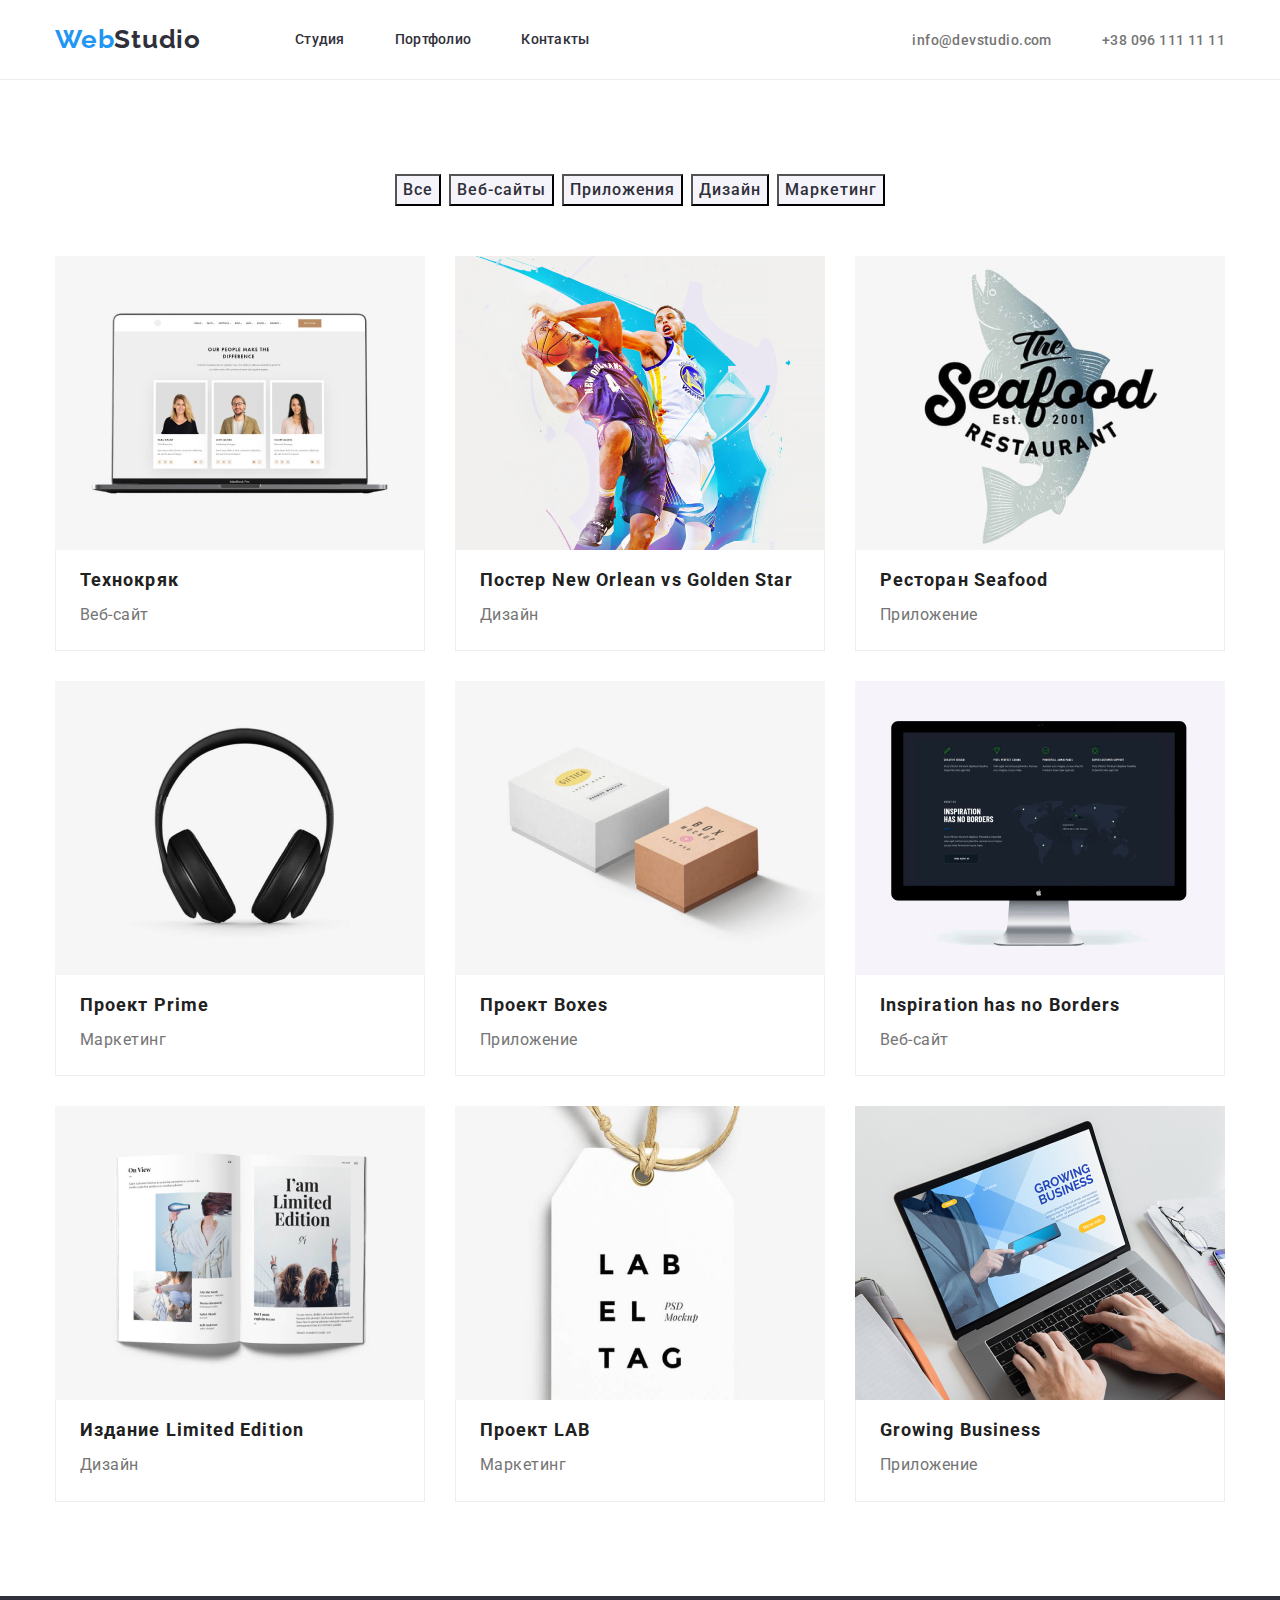
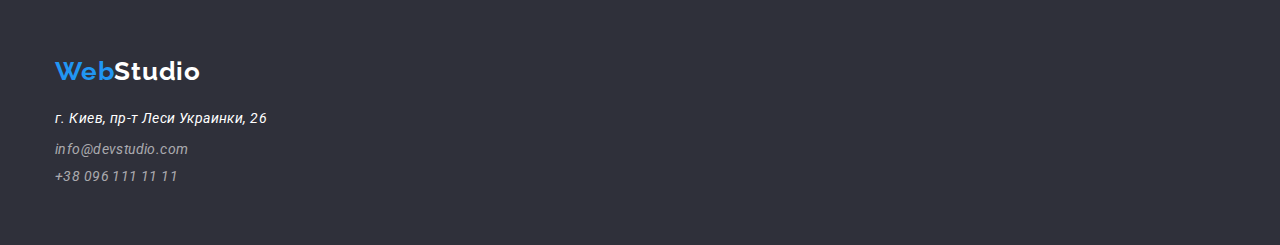
==== portfolio.html @ 36cb1fa7 "1st" ====
<!DOCTYPE html>
<html lang="en">

<head>
    <meta charset="UTF-8" />
    <meta http-equiv="X-UA-Compatible" content="IE=edge" />
    <meta name="viewport" content="width=device-width, initial-scale=1.0" />
    <link rel="preconnect" href="https://fonts.gstatic.com" crossorigin />
    <link href="https://fonts.googleapis.com/css2?family=Raleway:wght@700&family=Roboto:wght@400;500;700;900&display=swap" rel="stylesheet" />
    <link rel="stylesheet" type="text/css" href="./modern-normalize.css" />
    <link rel="stylesheet" type="text/css" href="./styles/style.css" />
    <title>Document</title>
</head>

<body>
    <!--HEADER-->
    <header>
        <div class="container container-nav">
            <nav class="nav">
                <a href="" class="nav_logo">Web<span>Studio</span></a>

                <ul class="menu">
                    <li><a href="./index.html" class="items">Студия</a></li>
                    <li><a href="" class="items">Портфолио</a></li>
                    <li><a href="" class="items">Контакты</a></li>
                </ul>
            </nav>

            <ul class="contacts">
                <li>
                    <a href="mailto:info@devstudio.com" class="mail">info@devstudio.com</a
            >
          </li>
          <li>
            <a href="tel:+380961111111" class="tel">+38 096 111 11 11</a>
                </li>
            </ul>
        </div>
    </header>

    <main>
        <section class="section">
            <div class="container">
                <!--скрыть-->
                <h1 class="our-works">Наши Работы</h1>
                <!--скрыть-->

                <ul class="button-list">
                    <li><button type="button" class="buttons">Все</button></li>
                    <li><button type="button" class="buttons">Веб-сайты</button></li>
                    <li><button type="button" class="buttons">Приложения</button></li>
                    <li><button type="button" class="buttons">Дизайн</button></li>
                    <li><button type="button" class="buttons">Маркетинг</button></li>
                </ul>

                <ul class="portfolio-list">
                    <li class="cards">
                        <img src="./images/portfolio/img.jpg" alt="Технокряк" width="370" />
                        <div class="cards-info">
                            <h2 class="cards-h2">Технокряк</h2>
                            <p class="cards-p">Веб-сайт</p>
                        </div>
                    </li>
                    <li class="cards">
                        <img src="./images/portfolio/img-1.jpg" alt=" Постер New Orlean vs Golden Star
                    " width="370" />
                        <div class="cards-info">
                            <h2 class="cards-h2">Постер New Orlean vs Golden Star</h2>
                            <p class="cards-p">Дизайн</p>
                        </div>
                    </li>
                    <li class="cards">
                        <img src="./images/portfolio/img-2.jpg" alt="Ресторан Seafood " width="370" />
                        <div class="cards-info">
                            <h2 class="cards-h2">Ресторан Seafood</h2>
                            <p class="cards-p">Приложение</p>
                        </div>
                    </li>
                    <li class="cards">
                        <img src="./images/portfolio/img-3.jpg" alt="Проект Prime " width="370" />
                        <div class="cards-info">
                            <h2 class="cards-h2">Проект Prime</h2>
                            <p class="cards-p">Маркетинг</p>
                        </div>
                    </li>
                    <li class="cards">
                        <img src="./images/portfolio/img-4.jpg" alt=" Проект Boxes" width="370" />
                        <div class="cards-info">
                            <h2 class="cards-h2">Проект Boxes</h2>
                            <p class="cards-p">Приложение</p>
                        </div>
                    </li>
                    <li class="cards">
                        <img src="./images/portfolio/img-5.jpg" alt="Inspiration has no Borders " width="370" />
                        <div class="cards-info">
                            <h2 class="cards-h2">Inspiration has no Borders</h2>
                            <p class="cards-p">Веб-сайт</p>
                        </div>
                    </li>
                    <li class="cards">
                        <img src="./images/portfolio/img-6.jpg" alt="Издание Limited Edition" width="370" />
                        <div class="cards-info">
                            <h2 class="cards-h2">Издание Limited Edition</h2>
                            <p class="cards-p">Дизайн</p>
                        </div>
                    </li>
                    <li class="cards">
                        <img src="./images/portfolio/img-7.jpg" alt="Проект LAB" width="370" />
                        <div class="cards-info">
                            <h2 class="cards-h2">Проект LAB</h2>
                            <p class="cards-p">Маркетинг</p>
                        </div>
                    </li>
                    <li class="cards">
                        <img src="./images/portfolio/img-8.jpg " alt="Growing Business " width="370" />
                        <div class="cards-info">
                            <h2 class="cards-h2">Growing Business</h2>
                            <p class="cards-p">Приложение</p>
                        </div>
                    </li>
                </ul>
            </div>
        </section>
    </main>

    <!--FOOTER-->

    <footer>
        <div class="container">
            <a href="" class="footer-logo"><span>Web</span>Studio</a>
            <address>
          <ul class="address">
            <li class="address-list">
              <a
                href="https://goo.gl/maps/dbALaQ9YhSVhBDLY6"
                class="footer-address"
                >г. Киев, пр-т Леси Украинки, 26</a
              >
            </li>
            <li class="address-list">
              <a href="mailto:info@devstudio.com" class="footer-mail"
                >info@devstudio.com</a
              >
            </li>
            <li class="address-list">
              <a href="tel:+380961111111" class="footer-tel"
                >+38 096 111 11 11</a
              >
            </li>
          </ul>
        </address>
        </div>
    </footer>
</body>

</html>
---- styles/style.css ----
:root {
    --brand-grey: #f5f4fa;
    --blue-color: #2196f3;
    --h-color: #212121;
    --brand-dark: #2f303a;
    --p-color: #757575;
}

body {
    font-family: Roboto, sans-serif;
    color: var(--h-color);
}

ul {
    padding: 0;
    margin: 0;
}

h1,
h2,
h3,
p {
    margin: 0;
    padding: 0;
}

img {
    display: block;
    max-width: 100%;
    height: auto;
}

.container {
    width: 1200px;
    padding-left: 15px;
    padding-right: 15px;
    margin-right: auto;
    margin-left: auto;
}

.section {
    padding-top: 94px;
    padding-bottom: 94px;
}

.container-nav {
    display: flex;
    align-items: center;
}

header {
    border-bottom: 1px solid #ececec;
}

.nav {
    display: flex;
    align-items: center;
}

.nav_logo {
    font-family: Raleway;
    font-size: 26px;
    font-weight: 700;
    line-height: 1.2;
    color: var(--blue-color);
    letter-spacing: 0.03em;
    text-decoration: none;
}

.nav_logo>span {
    color: var(--brand-dark);
}

.menu {
    text-align: center;
    list-style: none;
    display: flex;
    margin-left: 94px;
}

.items {
    font-weight: 500;
    font-size: 14px;
    line-height: 1.1;
    letter-spacing: 0.02em;
    color: var(--brand-dark);
    text-decoration: none;
    padding-top: 32px;
    padding-bottom: 32px;
    display: block;
}

.menu>li {
    margin-left: 50px;
}

.menu>li:first-child {
    margin-left: 0px;
}

.contacts {
    list-style: none;
    display: flex;
    margin-left: auto;
}

.contacts> :first-child {
    margin-right: 50px;
}

.mail,
.tel {
    color: var(--p-color);
    font-size: 14px;
    font-weight: 500;
    line-height: 1.1;
    text-decoration: none;
    letter-spacing: 0.03em;
}

.items:hover {
    color: var(--blue-color);
}

.items:focus {
    color: var(--blue-color);
}

.mail:hover,
.tel:hover {
    color: var(--blue-color);
}

.mail:focus,
.tel:focus {
    color: var(--blue-color);
}


/* MAIN BUUTTOONN */

.main-button {
    background-color: var(--brand-dark);
    text-align: center;
    padding-top: 200px;
    padding-bottom: 200px;
    background-image: url(../images/fon.jpg);
}

.main-slogan {
    font-size: 44px;
    font-weight: 900;
    line-height: 1.3;
    letter-spacing: 0.06em;
    color: #ffffff;
    text-align: center;
    text-transform: uppercase;
    margin: 0;
}

.order-button {
    background-color: var(--blue-color);
    font-size: 16px;
    font-weight: 700;
    line-height: 1.8;
    letter-spacing: 0.06em;
    cursor: pointer;
    color: #ffffff;
    text-align: center;
    font-family: Roboto;
}

.button {
    margin-top: 30px;
}


/* QUALITY */

.quality-title {
    display: none;
}

.container-quality {
    padding-top: 94px;
    padding-bottom: 94px;
}

.grey-square {
    width: 270px;
    height: 120px;
    background-color: var(--brand-grey);
    margin-bottom: 30px;
}

.quality-list {
    list-style: none;
    display: flex;
    gap: 30px;
}

.quality-title {
    font-weight: bold;
    font-size: 36px;
    line-height: 1.1;
    text-align: center;
    letter-spacing: 0.03em;
    color: var(--brand-dark);
    margin: 0;
}

.quality-h3 {
    font-weight: bold;
    font-size: 14px;
    letter-spacing: 0.03em;
    text-transform: uppercase;
    line-height: 1.1;
    color: var(--brand-dark);
    margin-bottom: 10px;
}

.quality-p {
    font-size: 14px;
    letter-spacing: 0.03em;
    line-height: 1.7;
    color: var(--p-color);
    margin-top: 10px;
}


/*  TTASK  */

.task {
    padding-top: 0;
}

.task-list {
    list-style: none;
    display: flex;
    gap: 30px;
    margin-top: 50px;
}

.task-title {
    font-size: 36px;
    line-height: 1.1;
    text-align: center;
    letter-spacing: 0.03em;
    color: var(--brand-dark);
    font-weight: bold;
    margin: 0;
}


/* TEAM */

.team {
    padding-top: 94px;
    padding-bottom: 94px;
    background-color: var(--brand-grey);
}

.team-list {
    list-style: none;
    display: flex;
    gap: 30px;
    margin-top: 50px;
    padding: 0;
    margin-left: auto;
    margin-right: auto;
}

.team-title {
    line-height: 1.1;
    font-weight: bold;
    font-size: 36px;
    letter-spacing: 0.03em;
    text-align: center;
    margin: 0;
}

.teamlist-h3 {
    font-weight: 500;
    font-size: 16px;
    line-height: 1.1;
    text-align: center;
    letter-spacing: 0.03em;
    color: var(--brand-dark);
}

.teamlist-p {
    font-size: 16px;
    line-height: 1.1;
    text-align: center;
    letter-spacing: 0.03em;
    color: var(--p-color);
    margin-top: 10px;
}

.member-info {
    padding-top: 30px;
    padding-bottom: 30px;
}

.clients-list {
    list-style: none;
    display: flex;
    gap: 30px;
    margin-top: 50px;
}

.clients-card {
    width: 170px;
    height: 92px;
    border: 1px solid #AFB1B8;
    border-radius: 4px;
    display: block;
}

.links-list {
    display: flex;
    gap: 10px;
    justify-content: center;
    margin-top: 16px;
    list-style: none;
    cursor: pointer;
}

.links-item {
    height: 44px;
    width: 44px;
    list-style: none;
    border: 1px solid grey;
    display: block;
}


/*  FOOOTER */

footer {
    background-color: var(--brand-dark);
    padding-top: 60px;
    padding-bottom: 60px;
    display: flex;
}

.footer-con {
    display: flex;
}

.address {
    list-style: none;
    margin-top: 20px;
    padding: 0;
}

.address-list {
    margin-top: 9px;
}

.footer-logo {
    font-family: Raleway;
    font-size: 26px;
    font-weight: 700;
    line-height: 1.2;
    color: #ffffff;
    text-decoration: none;
    letter-spacing: 0.03em;
}

.footer-logo>span {
    color: var(--blue-color);
}

.footer-address {
    font-size: 14px;
    line-height: 1.7;
    letter-spacing: 0.03em;
    color: #ffffff;
    text-decoration: none;
}

.footer-mail,
.footer-tel {
    font-size: 14px;
    line-height: 1.7px;
    letter-spacing: 0.03em;
    color: rgba(255, 255, 255, 0.6);
    text-decoration: none;
}

.footer-address:hover {
    color: var(--blue-color);
}

.footer-address:focus {
    color: var(--blue-color);
}

.footer-mail:hover,
.footer-tel:hover {
    color: var(--blue-color);
}

.footer-mail:focus,
.footer-tel:focus {
    color: var(--blue-color);
}

.footer-join {
    margin-left: 70px;
}

.join-slogan {
    font-weight: bold;
    font-size: 14px;
    line-height: 1.1;
    letter-spacing: 0.03em;
    text-transform: uppercase;
    color: #FFFFFF;
    padding-top: 12px;
}

.footer-links {
    display: flex;
    list-style: none;
    gap: 10px;
    margin-top: 20px;
}

.footer-items {
    display: inline-block;
    height: 44px;
    width: 44px;
    border-radius: 50%;
    background-color: rgba(255, 255, 255, 0.1);
    cursor: pointer;
}


/* PORTFOLIO */

.portfolio {
    text-align: center;
    padding-top: 94px;
    padding-bottom: 94px;
}

.our-works {
    font-weight: bold;
    font-size: 36px;
    line-height: 1.1;
    text-align: center;
    letter-spacing: 0.03em;
    margin: 0;
    display: none;
}

.portfolio-list {
    list-style: none;
    display: flex;
    flex-wrap: wrap;
    gap: 30px;
    margin-top: 50px;
}

.cards-title {
    font-weight: bold;
    font-size: 18px;
    line-height: 2;
    color: var(--brand-dark);
    letter-spacing: 0.06em;
}

.cards-info {
    padding-top: 20px;
    padding-bottom: 20px;
    padding-right: 24px;
    padding-left: 24px;
    border-bottom: 1px solid #eeeeee;
    border-right: 1px solid #eeeeee;
    border-left: 1px solid #eeeeee;
}

.cards-p {
    font-size: 16px;
    line-height: 1.9;
    letter-spacing: 0.03em;
    color: var(--p-color);
    margin-top: 10px;
}

.main-buttons {
    display: flex;
    justify-content: center;
}

.cards-h2 {
    font-weight: bold;
    font-size: 18px;
    line-height: 1.1;
    letter-spacing: 0.06em;
}


/* BUUTTOONNS PORTFOLIO*/

.buttons {
    background-color: var(--brand-grey);
    color: var(--brand-dark);
    font-weight: 500;
    font-size: 16px;
    line-height: 1.6;
    letter-spacing: 0.06em;
    font-family: Roboto;
}

.buttons:focus {
    background-color: var(--blue-color);
    color: white;
}

.buttons:hover {
    background-color: var(--blue-color);
    color: white;
    cursor: pointer;
}

.button-list {
    list-style: none;
    display: flex;
    gap: 8px;
    justify-content: center;
}
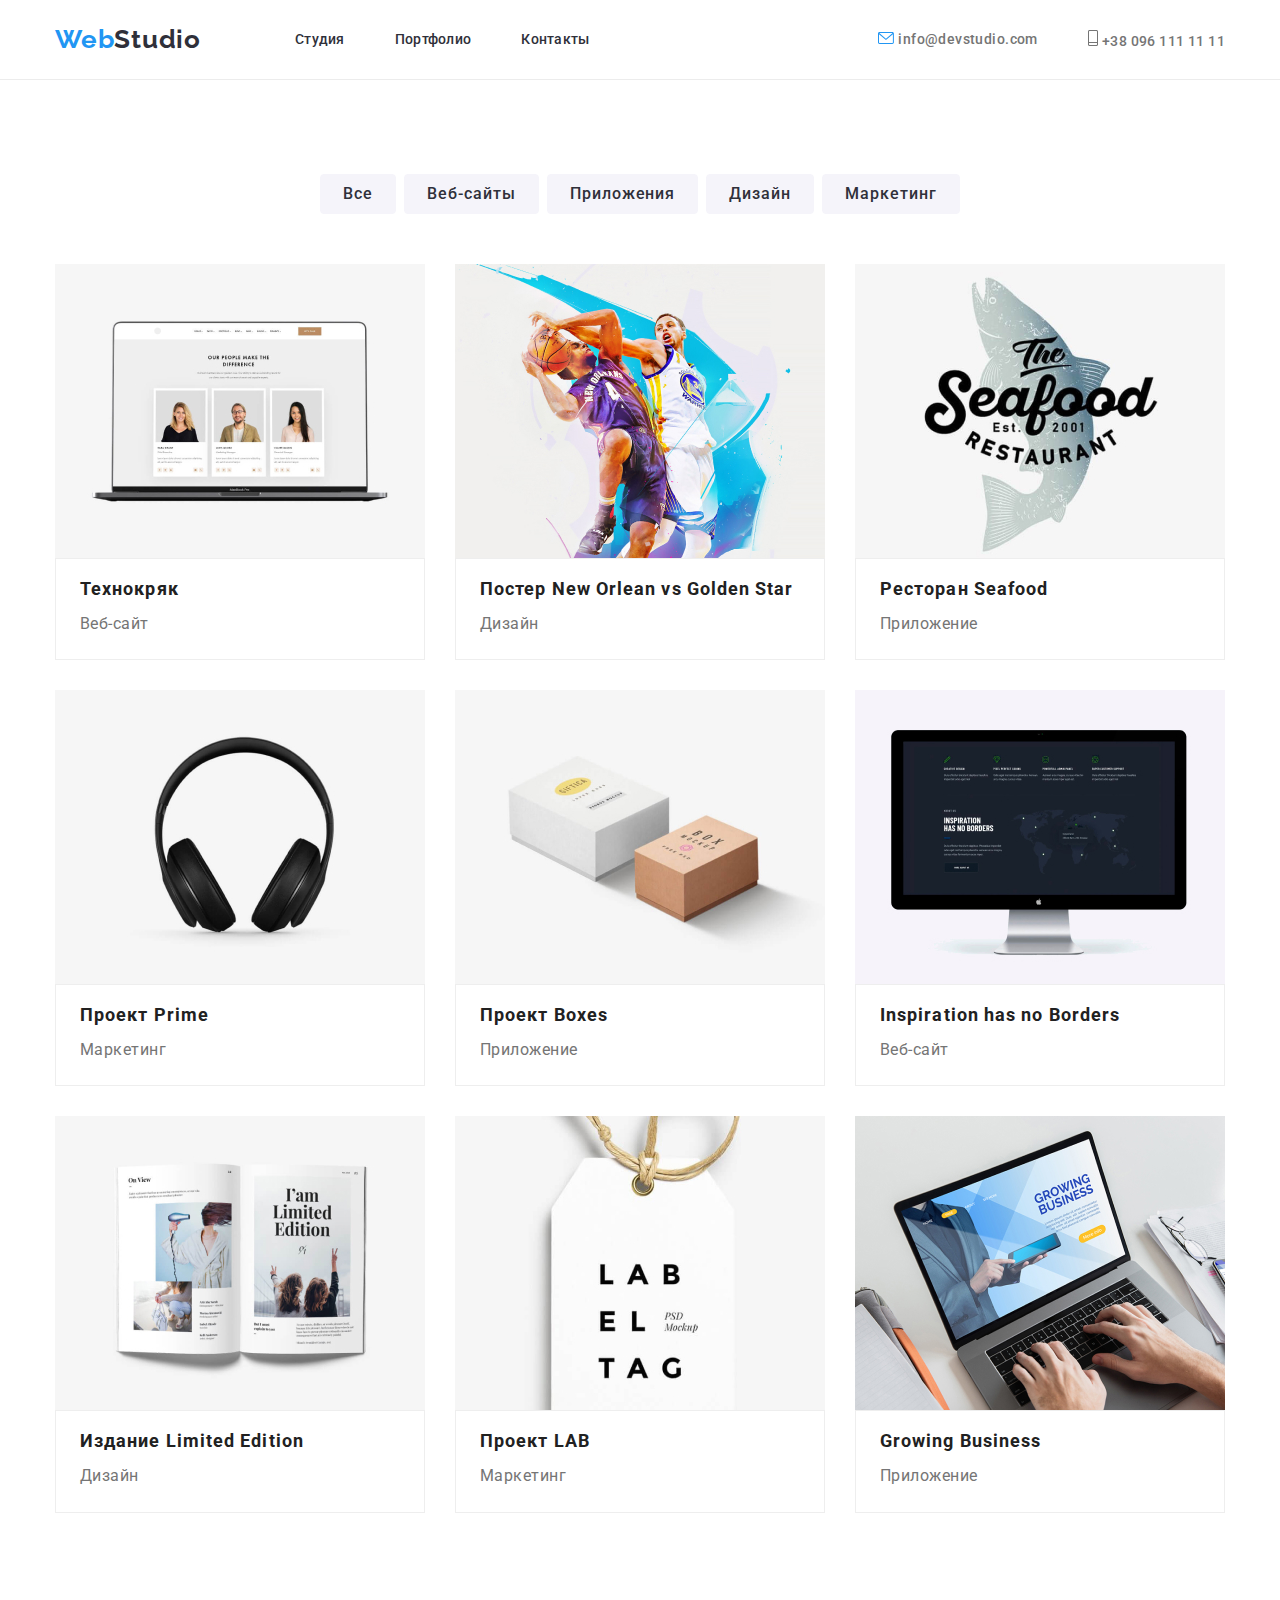
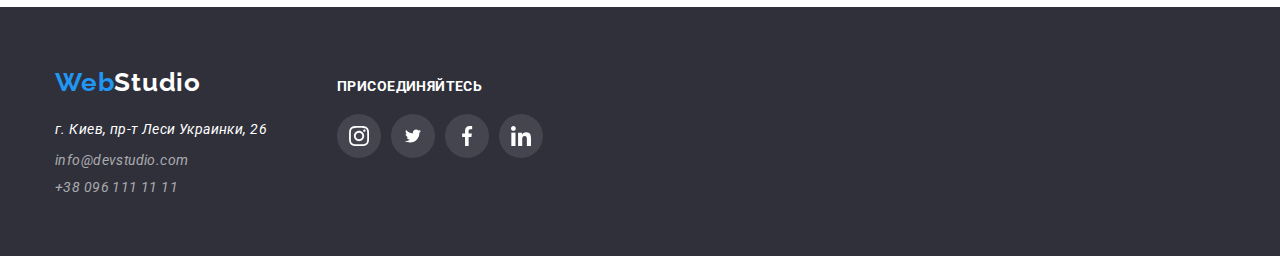
==== commit 040b4e9f: "shadows added" ====
--- a/portfolio.html
+++ b/portfolio.html
@@ -27,11 +27,15 @@
             </nav>
 
             <ul class="contacts">
-                <li>
+                <li><svg class="contact-icons" width="16" height="12">
+                    <use href="./images/icomoon (1)/symbol-defs.svg#icon-envelope-hover"></use>
+                  </svg>
                     <a href="mailto:info@devstudio.com" class="mail">info@devstudio.com</a
             >
           </li>
-          <li>
+          <li><svg class="contact-icons" width="10" height="16">
+            <use href="./images/icomoon (1)/symbol-defs.svg#icon-Vector-11"></use>
+          </svg>
             <a href="tel:+380961111111" class="tel">+38 096 111 11 11</a>
                 </li>
             </ul>
@@ -126,9 +130,10 @@
     <!--FOOTER-->
 
     <footer>
-        <div class="container">
-            <a href="" class="footer-logo"><span>Web</span>Studio</a>
-            <address>
+        <div class="container footer-con">
+            <div class="addres-con">
+                <a href="" class="footer-logo"><span>Web</span>Studio</a>
+                <address>
           <ul class="address">
             <li class="address-list">
               <a
@@ -149,7 +154,37 @@
             </li>
           </ul>
         </address>
+            </div>
+            <div class="footer-join">
+                <h2 class="join-slogan">присоединяйтесь</h2>
+                <ul class="footer-links">
+                    <li>
+
+                        <a href="" class="footer-items"><svg class="footer-icons" width="20" height="20">
+                            <use href="./images/icomoon (1)/symbol-defs.svg#icon-instagram-21" ></use>
+                          </svg></a>
+                    </li>
+                    <li>
+                        <a href="" class="footer-items"><svg class="footer-icons"  width="20" height="16">
+                            <use href="./images/icomoon (1)/symbol-defs.svg#icon-twitter-1-1" ></use>
+                          </svg></a>
+                    </li>
+                    <li>
+                        <a href="" class="footer-items">
+                            <svg class="footer-icons" width="20" height="20">
+                            <use href="./images/icomoon (1)/symbol-defs.svg#icon-facebook-1" ></use>
+                          </svg>
+                        </a>
+                    </li>
+                    <li>
+                        <a href="" class="footer-items"><svg class="footer-icons"  width="20" height="20" >
+                            <use href="./images/icomoon (1)/symbol-defs.svg#icon-linkedin-11"></use>
+                          </svg></a>
+                    </li>
+                </ul>
+            </div>
         </div>
+
     </footer>
 </body>
 
--- a/styles/style.css
+++ b/styles/style.css
@@ -134,6 +134,14 @@
 .mail:focus,
 .tel:focus {
     color: var(--blue-color);
+}
+
+.mail:hover .contact-icons {
+    fill: var(--blue-color);
+}
+
+.tel:hover .contact-icons {
+    fill: var(--blue-color);
 }
 
 
@@ -168,6 +176,10 @@
     color: #ffffff;
     text-align: center;
     font-family: Roboto;
+    padding: 10px 32px 10px 32px;
+    box-shadow: 0px 4px 4px rgba(0, 0, 0, 0.15);
+    border-radius: 4px;
+    border: var(--blue-color);
 }
 
 .button {
@@ -191,6 +203,9 @@
     height: 120px;
     background-color: var(--brand-grey);
     margin-bottom: 30px;
+    display: flex;
+    justify-content: center;
+    align-items: center;
 }
 
 .quality-list {
@@ -300,6 +315,9 @@
 .member-info {
     padding-top: 30px;
     padding-bottom: 30px;
+    background-color: #FFFFFF;
+    box-shadow: 0px 1px 3px rgba(0, 0, 0, 0.12), 0px 1px 1px rgba(0, 0, 0, 0.14), 0px 2px 1px rgba(0, 0, 0, 0.2);
+    border-radius: 0px 0px 4px 4px;
 }
 
 .clients-list {
@@ -314,7 +332,21 @@
     height: 92px;
     border: 1px solid #AFB1B8;
     border-radius: 4px;
-    display: block;
+    display: flex;
+    justify-content: center;
+    align-items: center;
+}
+
+.clients-card:hover {
+    border-color: var(--blue-color);
+}
+
+.clients-card:hover .client-icons {
+    fill: var(--blue-color);
+}
+
+.client-icons {
+    fill: #AFB1B8;
 }
 
 .links-list {
@@ -327,11 +359,27 @@
 }
 
 .links-item {
+    list-style: none;
+    display: flex;
+    justify-content: center;
+    align-items: center;
+}
+
+.team-links {
     height: 44px;
     width: 44px;
-    list-style: none;
-    border: 1px solid grey;
-    display: block;
+    display: flex;
+    justify-content: center;
+    align-items: center;
+    border-radius: 50%;
+}
+
+.team-links:hover {
+    background-color: var(--blue-color);
+}
+
+.team-links:hover .social-icons {
+    fill: #FFFFFF;
 }
 
 
@@ -429,12 +477,24 @@
 }
 
 .footer-items {
-    display: inline-block;
+    display: flex;
+    justify-content: center;
+    align-items: center;
     height: 44px;
     width: 44px;
     border-radius: 50%;
     background-color: rgba(255, 255, 255, 0.1);
     cursor: pointer;
+    vertical-align: middle;
+}
+
+.footer-items:hover {
+    background-color: var(--blue-color);
+}
+
+.footer-icon {
+    text-align: center;
+    vertical-align: middle;
 }
 
 
@@ -477,9 +537,11 @@
     padding-bottom: 20px;
     padding-right: 24px;
     padding-left: 24px;
-    border-bottom: 1px solid #eeeeee;
-    border-right: 1px solid #eeeeee;
-    border-left: 1px solid #eeeeee;
+    border: 1px solid #eeeeee;
+}
+
+.cards:hover {
+    box-shadow: 0px 1px 1px rgba(0, 0, 0, 0.12), 0px 4px 4px rgba(0, 0, 0, 0.06), 1px 4px 6px rgba(0, 0, 0, 0.16);
 }
 
 .cards-p {
@@ -513,17 +575,24 @@
     line-height: 1.6;
     letter-spacing: 0.06em;
     font-family: Roboto;
+    border-radius: 4px;
+    padding: 6px 22px 6px 22px;
+    border: var(--brand-grey) 1px solid;
 }
 
 .buttons:focus {
     background-color: var(--blue-color);
     color: white;
+    border: var(--blue-color);
+    box-shadow: 0px 3px 1px rgba(0, 0, 0, 0.1), 0px 1px 2px rgba(0, 0, 0, 0.08), 0px 2px 2px rgba(0, 0, 0, 0.12);
 }
 
 .buttons:hover {
     background-color: var(--blue-color);
     color: white;
     cursor: pointer;
+    border: var(--blue-color);
+    box-shadow: 0px 3px 1px rgba(0, 0, 0, 0.1), 0px 1px 2px rgba(0, 0, 0, 0.08), 0px 2px 2px rgba(0, 0, 0, 0.12);
 }
 
 .button-list {
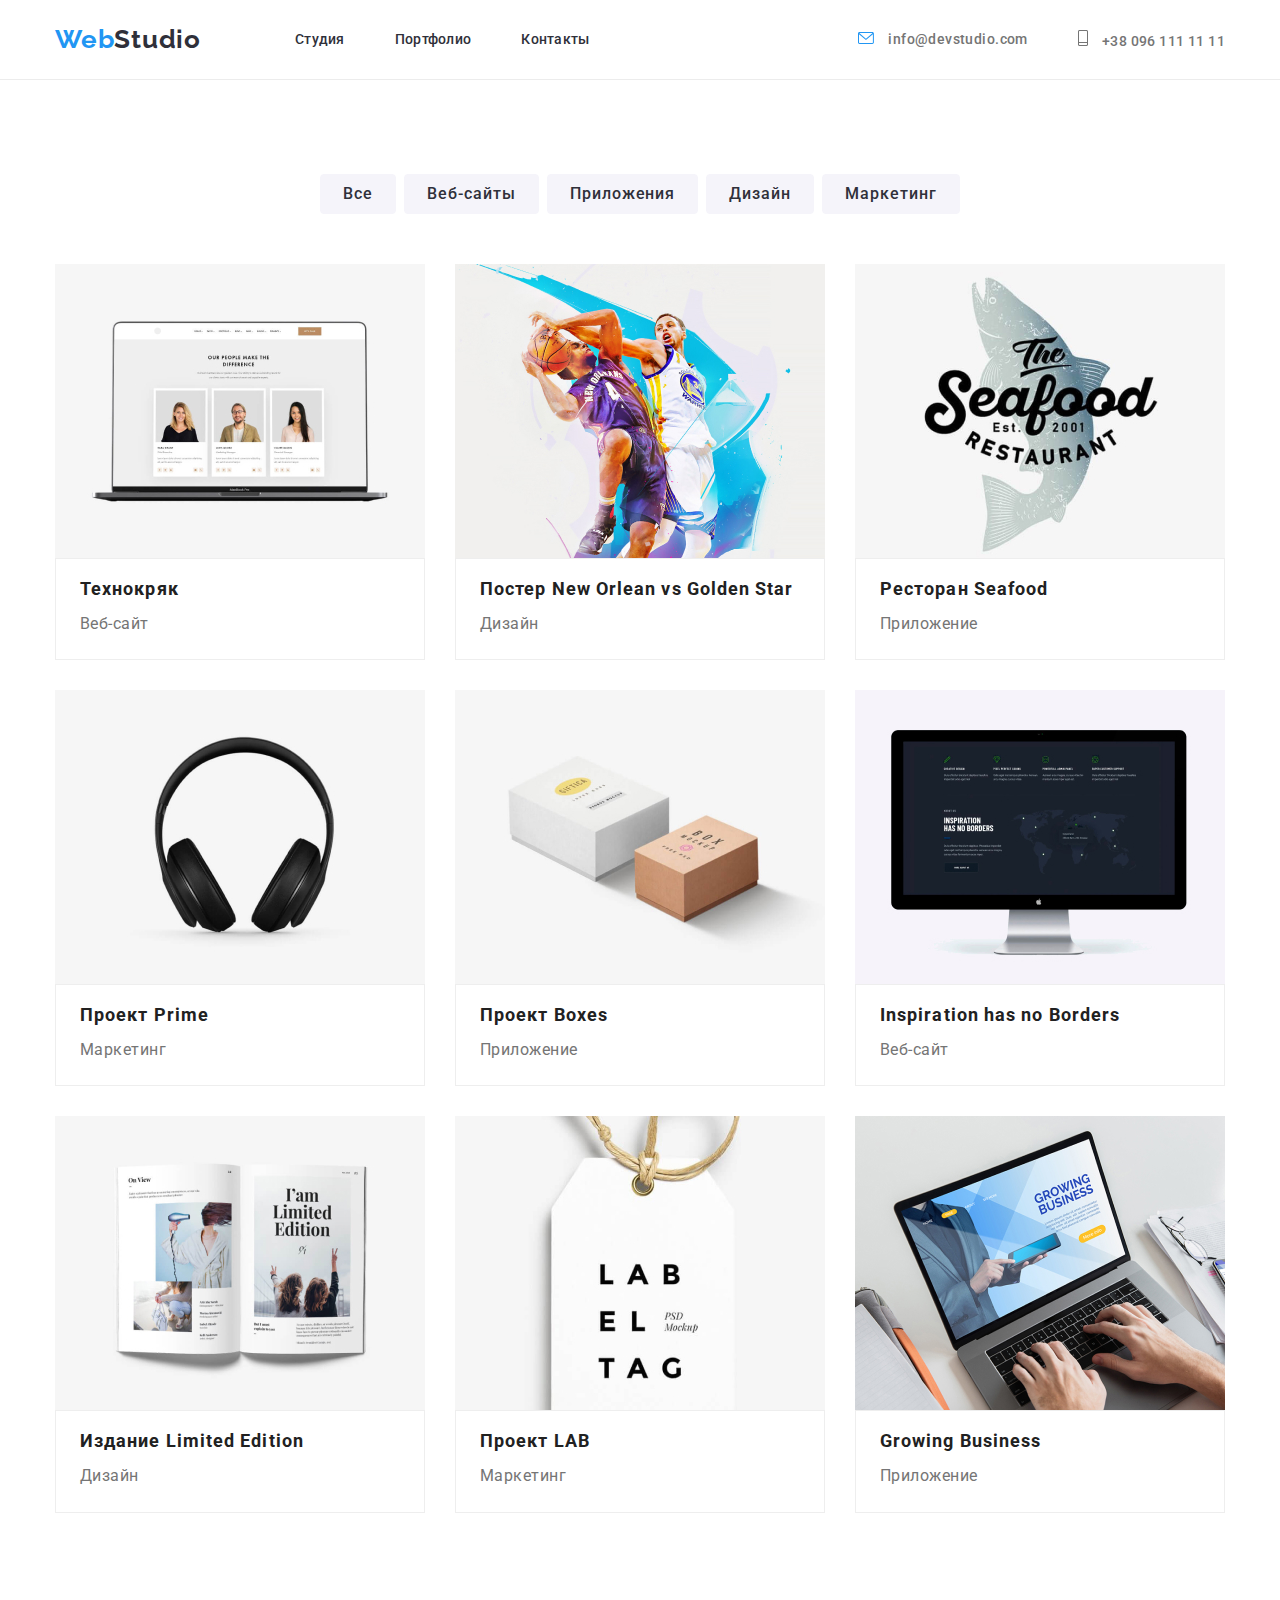
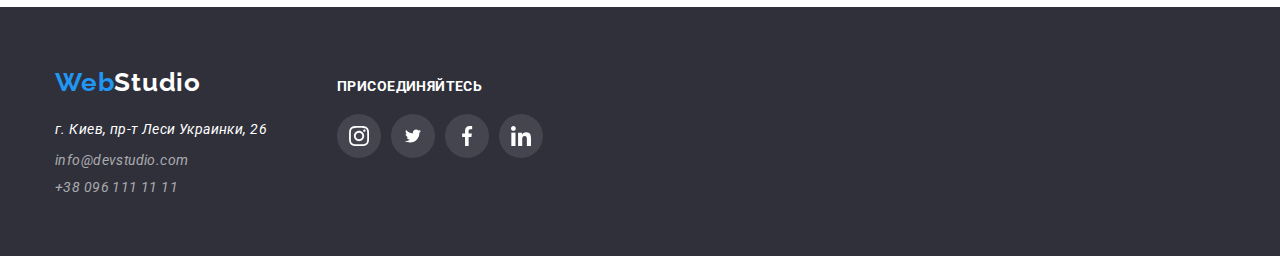
==== commit 2ac10fa0: "formatted" ====
--- a/portfolio.html
+++ b/portfolio.html
@@ -27,15 +27,21 @@
             </nav>
 
             <ul class="contacts">
-                <li><svg class="contact-icons" width="16" height="12">
-                    <use href="./images/icomoon (1)/symbol-defs.svg#icon-envelope-hover"></use>
-                  </svg>
+                <li>
+                    <svg class="contact-icons" width="16" height="12">
+              <use
+                href="./images/icomoon (1)/symbol-defs.svg#icon-envelope-hover"
+              ></use>
+            </svg>
                     <a href="mailto:info@devstudio.com" class="mail">info@devstudio.com</a
             >
           </li>
-          <li><svg class="contact-icons" width="10" height="16">
-            <use href="./images/icomoon (1)/symbol-defs.svg#icon-Vector-11"></use>
-          </svg>
+          <li>
+            <svg class="contact-icons" width="10" height="16">
+              <use
+                href="./images/icomoon (1)/symbol-defs.svg#icon-Vector-11"
+              ></use>
+            </svg>
             <a href="tel:+380961111111" class="tel">+38 096 111 11 11</a>
                 </li>
             </ul>
@@ -134,57 +140,63 @@
             <div class="addres-con">
                 <a href="" class="footer-logo"><span>Web</span>Studio</a>
                 <address>
-          <ul class="address">
-            <li class="address-list">
-              <a
-                href="https://goo.gl/maps/dbALaQ9YhSVhBDLY6"
-                class="footer-address"
-                >г. Киев, пр-т Леси Украинки, 26</a
-              >
-            </li>
-            <li class="address-list">
-              <a href="mailto:info@devstudio.com" class="footer-mail"
-                >info@devstudio.com</a
-              >
-            </li>
-            <li class="address-list">
-              <a href="tel:+380961111111" class="footer-tel"
-                >+38 096 111 11 11</a
-              >
-            </li>
-          </ul>
-        </address>
+            <ul class="address">
+              <li class="address-list">
+                <a
+                  href="https://goo.gl/maps/dbALaQ9YhSVhBDLY6"
+                  class="footer-address"
+                  >г. Киев, пр-т Леси Украинки, 26</a
+                >
+              </li>
+              <li class="address-list">
+                <a href="mailto:info@devstudio.com" class="footer-mail"
+                  >info@devstudio.com</a
+                >
+              </li>
+              <li class="address-list">
+                <a href="tel:+380961111111" class="footer-tel"
+                  >+38 096 111 11 11</a
+                >
+              </li>
+            </ul>
+          </address>
             </div>
             <div class="footer-join">
                 <h2 class="join-slogan">присоединяйтесь</h2>
                 <ul class="footer-links">
                     <li>
-
                         <a href="" class="footer-items"><svg class="footer-icons" width="20" height="20">
-                            <use href="./images/icomoon (1)/symbol-defs.svg#icon-instagram-21" ></use>
-                          </svg></a>
-                    </li>
-                    <li>
-                        <a href="" class="footer-items"><svg class="footer-icons"  width="20" height="16">
-                            <use href="./images/icomoon (1)/symbol-defs.svg#icon-twitter-1-1" ></use>
-                          </svg></a>
+                  <use
+                    href="./images/icomoon (1)/symbol-defs.svg#icon-instagram-21"
+                  ></use></svg
+              ></a>
+                    </li>
+                    <li>
+                        <a href="" class="footer-items"><svg class="footer-icons" width="20" height="16">
+                  <use
+                    href="./images/icomoon (1)/symbol-defs.svg#icon-twitter-1-1"
+                  ></use></svg
+              ></a>
                     </li>
                     <li>
                         <a href="" class="footer-items">
                             <svg class="footer-icons" width="20" height="20">
-                            <use href="./images/icomoon (1)/symbol-defs.svg#icon-facebook-1" ></use>
-                          </svg>
+                  <use
+                    href="./images/icomoon (1)/symbol-defs.svg#icon-facebook-1"
+                  ></use>
+                </svg>
                         </a>
                     </li>
                     <li>
-                        <a href="" class="footer-items"><svg class="footer-icons"  width="20" height="20" >
-                            <use href="./images/icomoon (1)/symbol-defs.svg#icon-linkedin-11"></use>
-                          </svg></a>
+                        <a href="" class="footer-items"><svg class="footer-icons" width="20" height="20">
+                  <use
+                    href="./images/icomoon (1)/symbol-defs.svg#icon-linkedin-11"
+                  ></use></svg
+              ></a>
                     </li>
                 </ul>
             </div>
         </div>
-
     </footer>
 </body>
 
--- a/styles/style.css
+++ b/styles/style.css
@@ -116,6 +116,8 @@
     line-height: 1.1;
     text-decoration: none;
     letter-spacing: 0.03em;
+    justify-content: center;
+    align-items: center;
 }
 
 .items:hover {
@@ -127,21 +129,18 @@
 }
 
 .mail:hover,
-.tel:hover {
-    color: var(--blue-color);
-}
-
-.mail:focus,
+.mail:focus {
+    color: var(--blue-color);
+}
+
+.tel:hover,
 .tel:focus {
     color: var(--blue-color);
 }
 
-.mail:hover .contact-icons {
-    fill: var(--blue-color);
-}
-
-.tel:hover .contact-icons {
-    fill: var(--blue-color);
+.contact-icons {
+    fill: currentColor;
+    margin-right: 10px;
 }
 
 
@@ -152,7 +151,8 @@
     text-align: center;
     padding-top: 200px;
     padding-bottom: 200px;
-    background-image: url(../images/fon.jpg);
+    background-image: linear-gradient( rgba(47, 48, 58, 0.4), rgba(47, 48, 58, 0.4)), url(../images/fon.jpg);
+    max-width: 1600px;
 }
 
 .main-slogan {
@@ -315,10 +315,48 @@
 .member-info {
     padding-top: 30px;
     padding-bottom: 30px;
-    background-color: #FFFFFF;
+    background-color: #ffffff;
     box-shadow: 0px 1px 3px rgba(0, 0, 0, 0.12), 0px 1px 1px rgba(0, 0, 0, 0.14), 0px 2px 1px rgba(0, 0, 0, 0.2);
     border-radius: 0px 0px 4px 4px;
 }
+
+.links-list {
+    display: flex;
+    gap: 10px;
+    justify-content: center;
+    margin-top: 16px;
+    list-style: none;
+    cursor: pointer;
+}
+
+.links-item {
+    list-style: none;
+    display: flex;
+    justify-content: center;
+    align-items: center;
+}
+
+.team-links {
+    height: 44px;
+    width: 44px;
+    display: flex;
+    justify-content: center;
+    align-items: center;
+    border-radius: 50%;
+}
+
+.team-links:hover,
+.team-links:focus {
+    background-color: var(--blue-color);
+    color: #ffffff;
+}
+
+.social-icons {
+    fill: currentColor;
+}
+
+
+/* CLIENTS */
 
 .clients-list {
     list-style: none;
@@ -330,56 +368,20 @@
 .clients-card {
     width: 170px;
     height: 92px;
-    border: 1px solid #AFB1B8;
+    border: 1px solid #afb1b8;
     border-radius: 4px;
     display: flex;
     justify-content: center;
     align-items: center;
+}
+
+.client-icons {
+    fill: currentColor;
 }
 
 .clients-card:hover {
     border-color: var(--blue-color);
-}
-
-.clients-card:hover .client-icons {
-    fill: var(--blue-color);
-}
-
-.client-icons {
-    fill: #AFB1B8;
-}
-
-.links-list {
-    display: flex;
-    gap: 10px;
-    justify-content: center;
-    margin-top: 16px;
-    list-style: none;
-    cursor: pointer;
-}
-
-.links-item {
-    list-style: none;
-    display: flex;
-    justify-content: center;
-    align-items: center;
-}
-
-.team-links {
-    height: 44px;
-    width: 44px;
-    display: flex;
-    justify-content: center;
-    align-items: center;
-    border-radius: 50%;
-}
-
-.team-links:hover {
-    background-color: var(--blue-color);
-}
-
-.team-links:hover .social-icons {
-    fill: #FFFFFF;
+    color: var(--blue-color);
 }
 
 
@@ -465,7 +467,7 @@
     line-height: 1.1;
     letter-spacing: 0.03em;
     text-transform: uppercase;
-    color: #FFFFFF;
+    color: #ffffff;
     padding-top: 12px;
 }
 
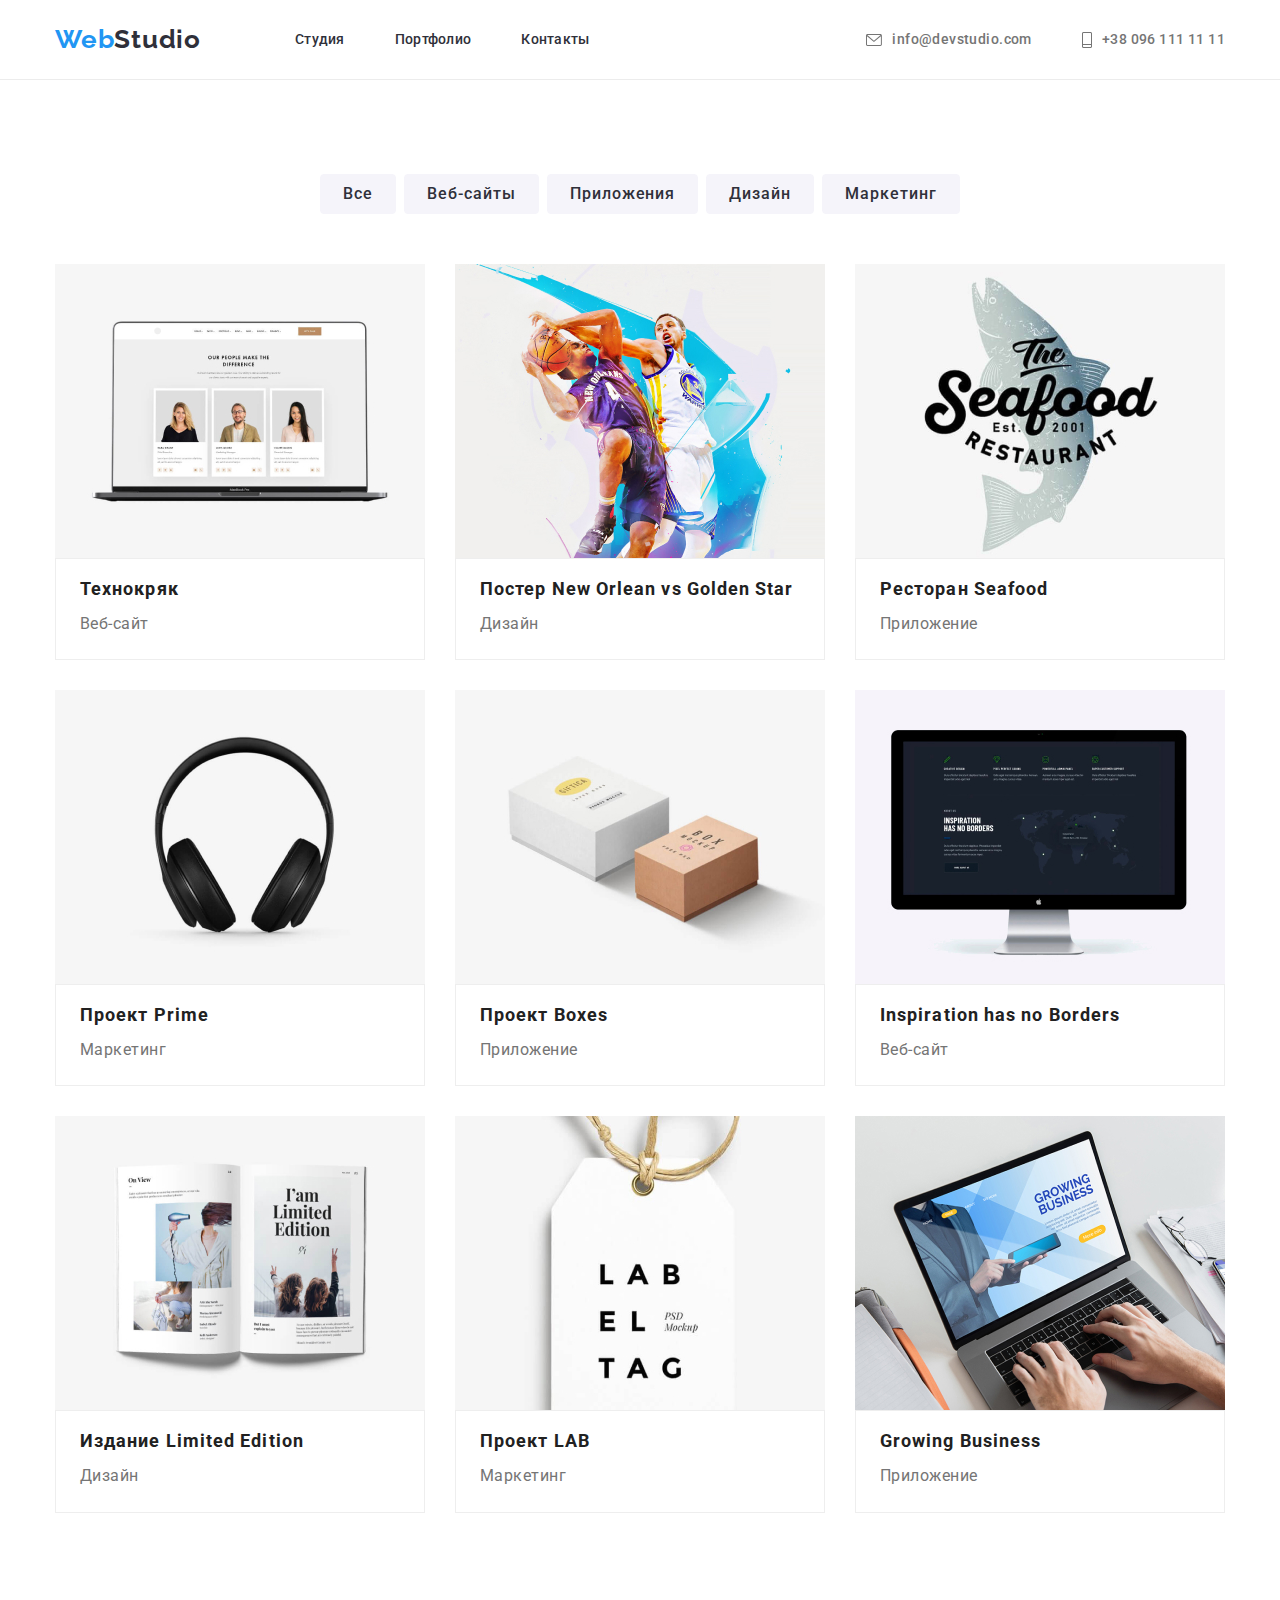
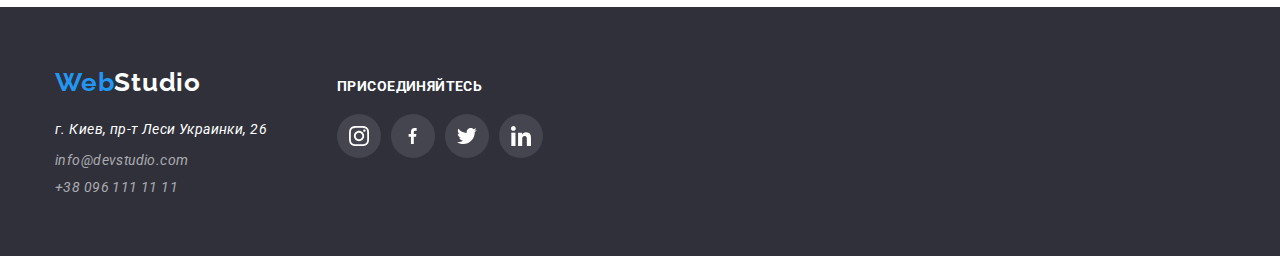
==== commit 1ee0638b: "final" ====
--- a/portfolio.html
+++ b/portfolio.html
@@ -27,25 +27,24 @@
             </nav>
 
             <ul class="contacts">
-                <li>
-                    <svg class="contact-icons" width="16" height="12">
-              <use
-                href="./images/icomoon (1)/symbol-defs.svg#icon-envelope-hover"
-              ></use>
-            </svg>
-                    <a href="mailto:info@devstudio.com" class="mail">info@devstudio.com</a
+                <li class="contacts-item">
+                    <a href="mailto:info@devstudio.com" class="mail">
+                        <svg class="contact-icons" width="16" height="12" fill="color: #757575">
+                <use
+                  href="./images/symbol-defs.svg#icon-envelope-hover"
+                ></use></svg
+              >info@devstudio.com</a
             >
           </li>
-          <li>
-            <svg class="contact-icons" width="10" height="16">
-              <use
-                href="./images/icomoon (1)/symbol-defs.svg#icon-Vector-11"
-              ></use>
-            </svg>
-            <a href="tel:+380961111111" class="tel">+38 096 111 11 11</a>
-                </li>
-            </ul>
-        </div>
+          <li class="contacts-item">
+            <a href="tel:+380961111111" class="tel"
+              ><svg class="contact-icons" width="10" height="16">
+                <use href="./images/symbol-defs.svg#icon-Vector-11"></use></svg
+              >+38 096 111 11 11</a
+            >
+          </li>
+        </ul>
+      </div>
     </header>
 
     <main>
@@ -136,68 +135,64 @@
     <!--FOOTER-->
 
     <footer>
-        <div class="container footer-con">
+        <div class="container footer-container">
             <div class="addres-con">
                 <a href="" class="footer-logo"><span>Web</span>Studio</a>
                 <address>
-            <ul class="address">
-              <li class="address-list">
-                <a
-                  href="https://goo.gl/maps/dbALaQ9YhSVhBDLY6"
-                  class="footer-address"
-                  >г. Киев, пр-т Леси Украинки, 26</a
-                >
-              </li>
-              <li class="address-list">
-                <a href="mailto:info@devstudio.com" class="footer-mail"
-                  >info@devstudio.com</a
-                >
-              </li>
-              <li class="address-list">
-                <a href="tel:+380961111111" class="footer-tel"
-                  >+38 096 111 11 11</a
-                >
-              </li>
-            </ul>
-          </address>
+        <ul class="address">
+          <li class="address-list">
+            <a
+              href="https://goo.gl/maps/dbALaQ9YhSVhBDLY6"
+              class="footer-address"
+              >г. Киев, пр-т Леси Украинки, 26</a
+            >
+          </li>
+          <li class="address-list">
+            <a href="mailto:info@devstudio.com" class="footer-mail"
+              >info@devstudio.com</a
+            >
+          </li>
+          <li class="address-list">
+            <a href="tel:+380961111111" class="footer-tel"
+              >+38 096 111 11 11</a
+            >
+          </li>
+        </ul>
+      </address>
             </div>
             <div class="footer-join">
                 <h2 class="join-slogan">присоединяйтесь</h2>
                 <ul class="footer-links">
                     <li>
                         <a href="" class="footer-items"><svg class="footer-icons" width="20" height="20">
-                  <use
-                    href="./images/icomoon (1)/symbol-defs.svg#icon-instagram-21"
-                  ></use></svg
-              ></a>
+              <use
+                href="./images/symbol-defs.svg#icon-instagram-2"
+              ></use></svg
+          ></a>
                     </li>
                     <li>
                         <a href="" class="footer-items"><svg class="footer-icons" width="20" height="16">
-                  <use
-                    href="./images/icomoon (1)/symbol-defs.svg#icon-twitter-1-1"
-                  ></use></svg
-              ></a>
+              <use href="./images/symbol-defs.svg#icon-Vector-2"></use></svg
+          ></a>
                     </li>
                     <li>
                         <a href="" class="footer-items">
                             <svg class="footer-icons" width="20" height="20">
-                  <use
-                    href="./images/icomoon (1)/symbol-defs.svg#icon-facebook-1"
-                  ></use>
-                </svg>
-                        </a>
-                    </li>
-                    <li>
-                        <a href="" class="footer-items"><svg class="footer-icons" width="20" height="20">
-                  <use
-                    href="./images/icomoon (1)/symbol-defs.svg#icon-linkedin-11"
-                  ></use></svg
-              ></a>
-                    </li>
-                </ul>
-            </div>
+              <use href="./images/symbol-defs.svg#icon-Vector-1"></use>
+            </svg>
+                    </a>
+                </li>
+                <li>
+                    <a href="" class="footer-items"><svg class="footer-icons" width="20" height="20">
+              <use
+                href="./images/symbol-defs.svg#icon-linkedin-1"
+              ></use></svg
+          ></a>
+                </li>
+            </ul>
         </div>
-    </footer>
+        </div>
+        </footer>
 </body>
 
 </html>--- a/styles/style.css
+++ b/styles/style.css
@@ -4,6 +4,7 @@
     --h-color: #212121;
     --brand-dark: #2f303a;
     --p-color: #757575;
+    --icons-color: #afb1b8;
 }
 
 body {
@@ -102,6 +103,8 @@
     list-style: none;
     display: flex;
     margin-left: auto;
+    justify-content: center;
+    align-items: center;
 }
 
 .contacts> :first-child {
@@ -138,9 +141,33 @@
     color: var(--blue-color);
 }
 
+.contacts-item {
+    display: list-item;
+    justify-content: center;
+    align-items: center;
+    text-align: center;
+}
+
+.mail,
+.tel {
+    display: flex;
+    justify-content: center;
+    align-items: center;
+}
+
 .contact-icons {
     fill: currentColor;
     margin-right: 10px;
+}
+
+.tel:hover .contact-icons,
+.tel:focus .contact-icons {
+    fill: var(--blue-color);
+}
+
+.mail:hover .contact-icons,
+.mail:focus .contact-icons {
+    fill: var(--blue-color);
 }
 
 
@@ -348,11 +375,15 @@
 .team-links:hover,
 .team-links:focus {
     background-color: var(--blue-color);
-    color: #ffffff;
 }
 
 .social-icons {
-    fill: currentColor;
+    fill: var(--icons-color);
+}
+
+.team-links:hover .social-icons,
+.team-links:focus .social-icons {
+    fill: #ffffff;
 }
 
 
@@ -375,13 +406,16 @@
     align-items: center;
 }
 
-.client-icons {
-    fill: currentColor;
-}
-
 .clients-card:hover {
     border-color: var(--blue-color);
-    color: var(--blue-color);
+}
+
+.client-icons {
+    fill: var(--icons-color);
+}
+
+.clients-card:hover .client-icons {
+    fill: var(--blue-color);
 }
 
 
@@ -394,7 +428,7 @@
     display: flex;
 }
 
-.footer-con {
+.footer-container {
     display: flex;
 }
 
@@ -490,13 +524,13 @@
     vertical-align: middle;
 }
 
-.footer-items:hover {
+.footer-items:hover,
+.footer-items:focus {
     background-color: var(--blue-color);
 }
 
-.footer-icon {
-    text-align: center;
-    vertical-align: middle;
+.footer-icons {
+    fill: #ffffff;
 }
 
 
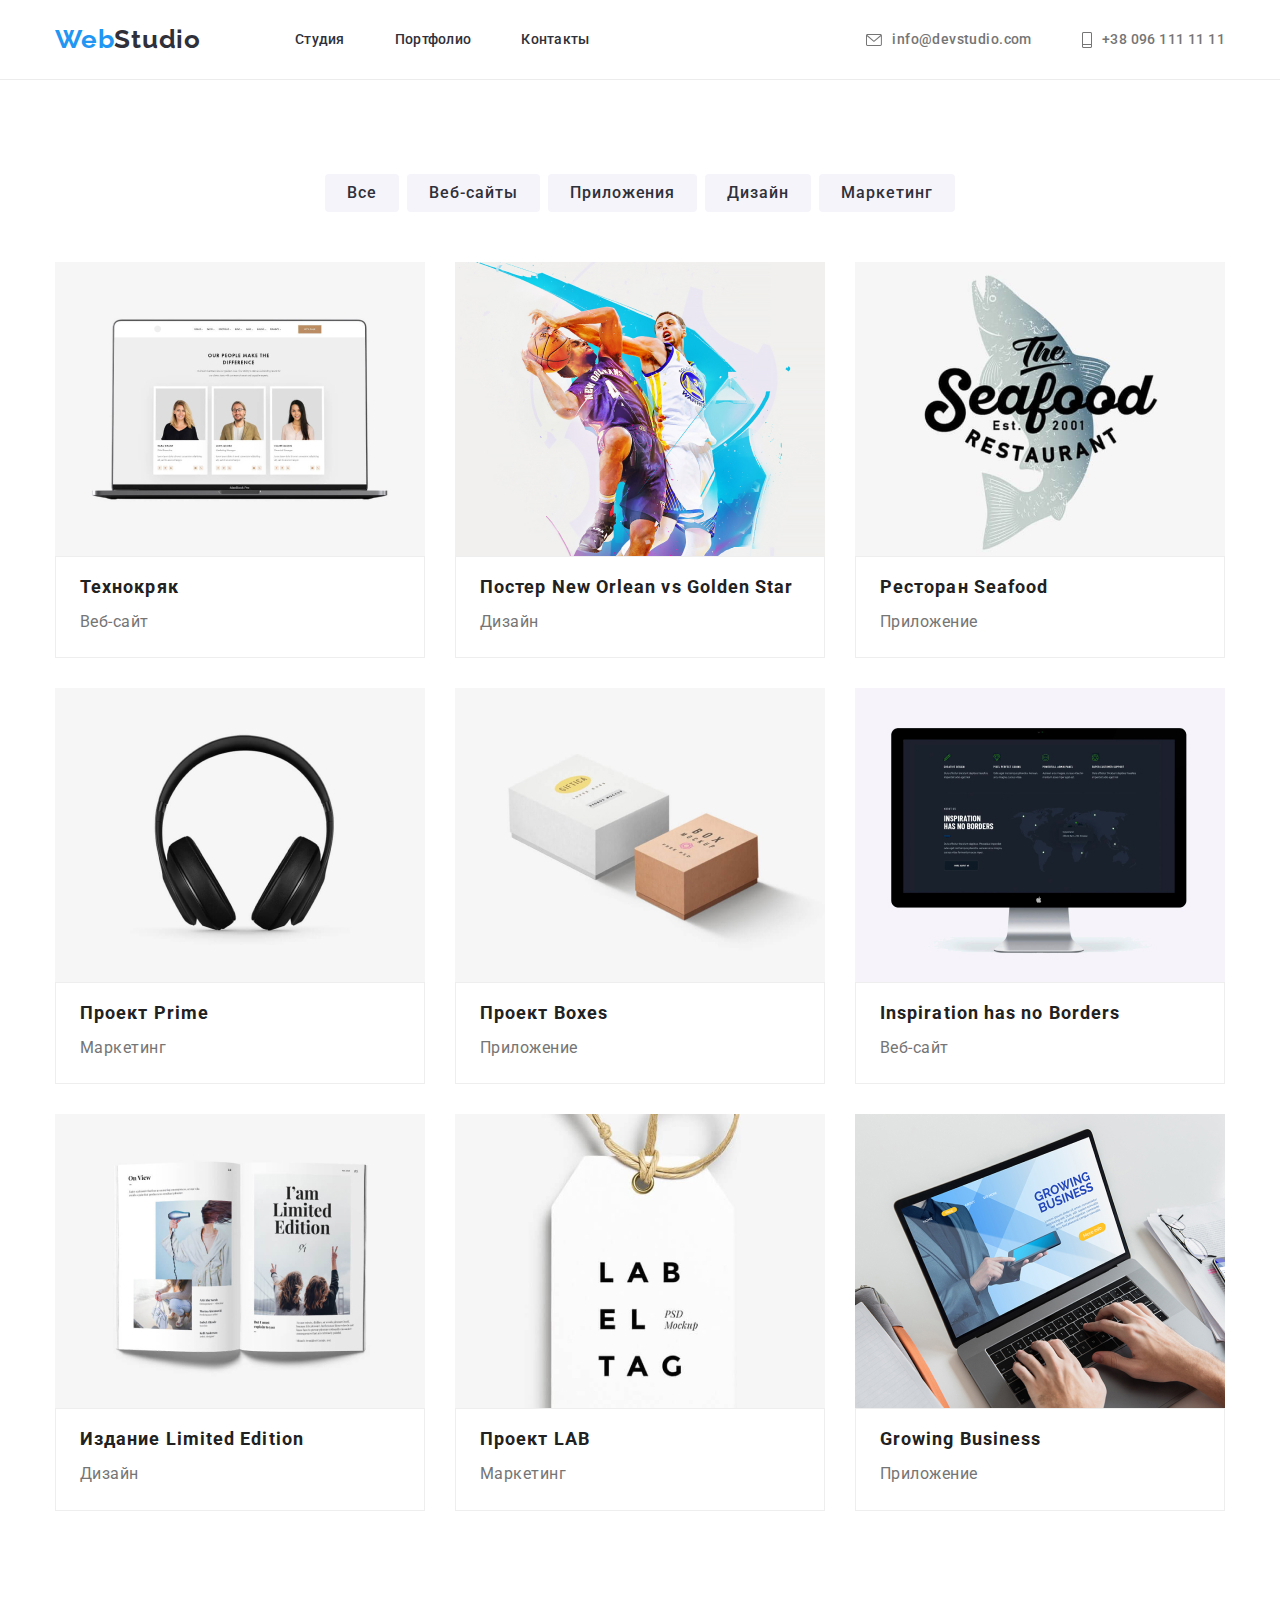
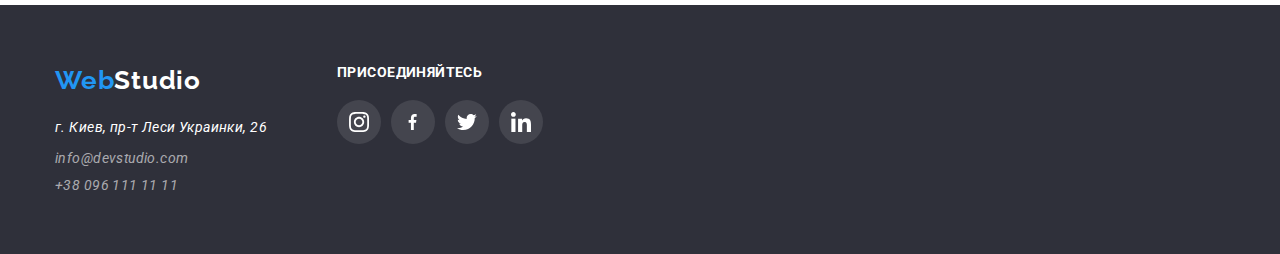
==== commit 503d4b65: "fixed" ====
--- a/portfolio.html
+++ b/portfolio.html
@@ -64,68 +64,86 @@
 
                 <ul class="portfolio-list">
                     <li class="cards">
+                        <a href="" class="cards-link">
                         <img src="./images/portfolio/img.jpg" alt="Технокряк" width="370" />
                         <div class="cards-info">
                             <h2 class="cards-h2">Технокряк</h2>
                             <p class="cards-p">Веб-сайт</p>
                         </div>
-                    </li>
-                    <li class="cards">
+                    </a>
+                    </li>
+                    <li class="cards">
+                        <a href="" class="cards-link">
                         <img src="./images/portfolio/img-1.jpg" alt=" Постер New Orlean vs Golden Star
                     " width="370" />
                         <div class="cards-info">
                             <h2 class="cards-h2">Постер New Orlean vs Golden Star</h2>
                             <p class="cards-p">Дизайн</p>
                         </div>
-                    </li>
-                    <li class="cards">
+                        </a>
+                    </li>
+                    <li class="cards">
+                        <a href="" class="cards-link">
                         <img src="./images/portfolio/img-2.jpg" alt="Ресторан Seafood " width="370" />
                         <div class="cards-info">
                             <h2 class="cards-h2">Ресторан Seafood</h2>
                             <p class="cards-p">Приложение</p>
                         </div>
-                    </li>
-                    <li class="cards">
+                        </a>
+                    </li>
+                    <li class="cards">
+                        <a href="" class="cards-link">
                         <img src="./images/portfolio/img-3.jpg" alt="Проект Prime " width="370" />
                         <div class="cards-info">
                             <h2 class="cards-h2">Проект Prime</h2>
                             <p class="cards-p">Маркетинг</p>
                         </div>
-                    </li>
-                    <li class="cards">
+                        </a>
+                    </li>
+                    <li class="cards">
+                        <a href="" class="cards-link">
                         <img src="./images/portfolio/img-4.jpg" alt=" Проект Boxes" width="370" />
                         <div class="cards-info">
                             <h2 class="cards-h2">Проект Boxes</h2>
                             <p class="cards-p">Приложение</p>
                         </div>
-                    </li>
-                    <li class="cards">
+                        </a>
+                    </li>
+                    <li class="cards">
+                        <a href="" class="cards-link">
                         <img src="./images/portfolio/img-5.jpg" alt="Inspiration has no Borders " width="370" />
                         <div class="cards-info">
                             <h2 class="cards-h2">Inspiration has no Borders</h2>
                             <p class="cards-p">Веб-сайт</p>
                         </div>
-                    </li>
-                    <li class="cards">
+                        </a>
+                    </li>
+                    <li class="cards">
+                        <a href="" class="cards-link">
                         <img src="./images/portfolio/img-6.jpg" alt="Издание Limited Edition" width="370" />
                         <div class="cards-info">
                             <h2 class="cards-h2">Издание Limited Edition</h2>
                             <p class="cards-p">Дизайн</p>
                         </div>
-                    </li>
-                    <li class="cards">
+                        </a>
+                    </li>
+                    <li class="cards">
+                        <a href="" class="cards-link">
                         <img src="./images/portfolio/img-7.jpg" alt="Проект LAB" width="370" />
                         <div class="cards-info">
                             <h2 class="cards-h2">Проект LAB</h2>
                             <p class="cards-p">Маркетинг</p>
                         </div>
-                    </li>
-                    <li class="cards">
+                        </a>
+                    </li>
+                    <li class="cards">
+                        <a href="" class="cards-link">
                         <img src="./images/portfolio/img-8.jpg " alt="Growing Business " width="370" />
                         <div class="cards-info">
                             <h2 class="cards-h2">Growing Business</h2>
                             <p class="cards-p">Приложение</p>
                         </div>
+                        </a>
                     </li>
                 </ul>
             </div>
--- a/styles/style.css
+++ b/styles/style.css
@@ -180,6 +180,11 @@
     padding-bottom: 200px;
     background-image: linear-gradient( rgba(47, 48, 58, 0.4), rgba(47, 48, 58, 0.4)), url(../images/fon.jpg);
     max-width: 1600px;
+    margin-left: auto;
+    margin-right: auto;
+    background-repeat: no-repeat;
+    background-size: cover;
+    background-position: center;
 }
 
 .main-slogan {
@@ -502,7 +507,6 @@
     letter-spacing: 0.03em;
     text-transform: uppercase;
     color: #ffffff;
-    padding-top: 12px;
 }
 
 .footer-links {
@@ -560,6 +564,11 @@
     margin-top: 50px;
 }
 
+.cards-link {
+    display: block;
+    text-decoration: none;
+}
+
 .cards-title {
     font-weight: bold;
     font-size: 18px;
@@ -576,7 +585,7 @@
     border: 1px solid #eeeeee;
 }
 
-.cards:hover {
+.cards-link:hover {
     box-shadow: 0px 1px 1px rgba(0, 0, 0, 0.12), 0px 4px 4px rgba(0, 0, 0, 0.06), 1px 4px 6px rgba(0, 0, 0, 0.16);
 }
 
@@ -598,6 +607,7 @@
     font-size: 18px;
     line-height: 1.1;
     letter-spacing: 0.06em;
+    color: rgba(33, 33, 33, 1);
 }
 
 
@@ -613,13 +623,13 @@
     font-family: Roboto;
     border-radius: 4px;
     padding: 6px 22px 6px 22px;
-    border: var(--brand-grey) 1px solid;
+    border: transparent;
 }
 
 .buttons:focus {
     background-color: var(--blue-color);
     color: white;
-    border: var(--blue-color);
+    border: transparent;
     box-shadow: 0px 3px 1px rgba(0, 0, 0, 0.1), 0px 1px 2px rgba(0, 0, 0, 0.08), 0px 2px 2px rgba(0, 0, 0, 0.12);
 }
 
@@ -627,7 +637,7 @@
     background-color: var(--blue-color);
     color: white;
     cursor: pointer;
-    border: var(--blue-color);
+    border: transparent;
     box-shadow: 0px 3px 1px rgba(0, 0, 0, 0.1), 0px 1px 2px rgba(0, 0, 0, 0.08), 0px 2px 2px rgba(0, 0, 0, 0.12);
 }
 
